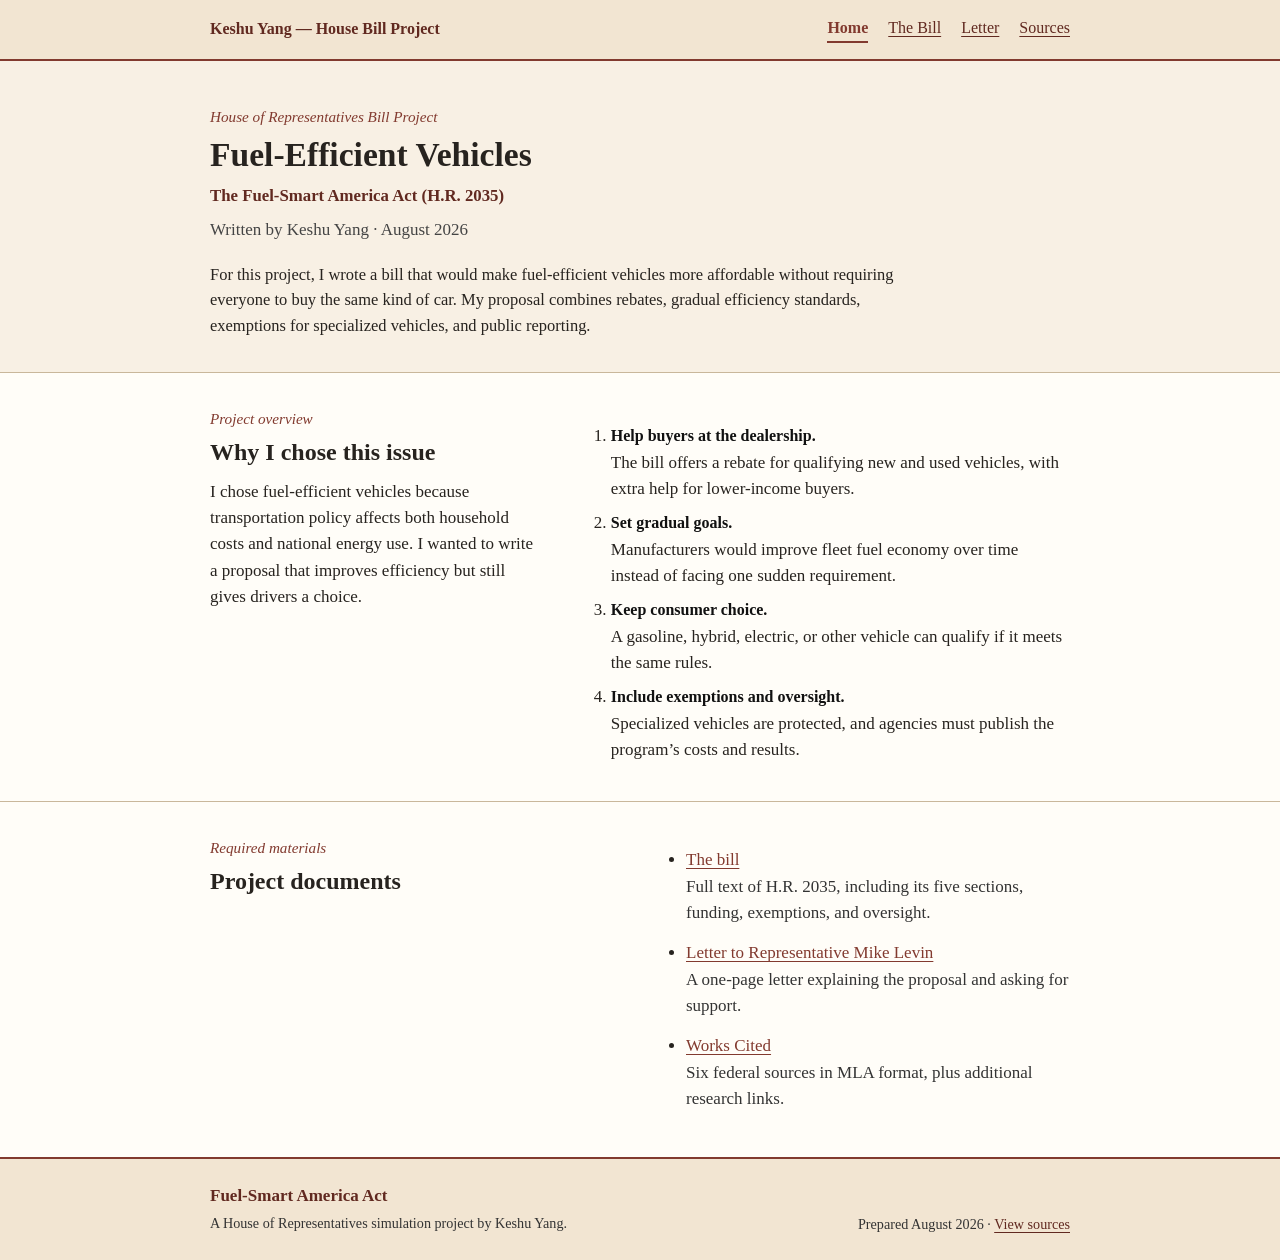
==== index.html @ 6020faa7 "Publish Fuel-Smart America website" ====
<!doctype html>
<html lang="en">
<head>
  <meta charset="utf-8">
  <meta name="viewport" content="width=device-width, initial-scale=1">
  <meta name="description" content="A student proposal to make fuel-efficient vehicles more affordable while preserving consumer choice.">
  <title>Fuel-Smart America Act — Keshu Yang</title>
  <link rel="stylesheet" href="student.css?v=3">
</head>
<body>
  <a class="skip-link" href="#main">Skip to content</a>
  <header class="site-header">
    <div class="nav-wrap">
      <a class="brand" href="index.html?color=3">Keshu Yang — House Bill Project</a>
      <button class="nav-toggle" type="button" aria-expanded="false" aria-controls="site-nav">Menu</button>
      <nav class="site-nav" id="site-nav" aria-label="Primary">
        <a aria-current="page" href="index.html?color=3">Home</a><a href="bill.html?color=3">The Bill</a><a href="letter.html?color=3">Letter</a><a href="sources.html?color=3">Sources</a>
      </nav>
    </div>
  </header>

  <main id="main">
    <section class="hero">
      <div class="container hero-grid">
        <div class="student-heading">
          <p class="kicker">House of Representatives Bill Project</p>
          <h1>Fuel-Efficient Vehicles</h1>
          <p class="project-subtitle">The Fuel-Smart America Act (H.R. 2035)</p>
          <p class="byline">Written by Keshu Yang · August 2026</p>
          <p class="student-note">For this project, I wrote a bill that would make fuel-efficient vehicles more affordable without requiring everyone to buy the same kind of car. My proposal combines rebates, gradual efficiency standards, exemptions for specialized vehicles, and public reporting.</p>
        </div>
      </div>
    </section>

    <section class="section">
      <div class="container split">
        <div>
          <p class="side-label">Project overview</p>
          <h2>Why I chose this issue</h2>
          <p>I chose fuel-efficient vehicles because transportation policy affects both household costs and national energy use. I wanted to write a proposal that improves efficiency but still gives drivers a choice.</p>
        </div>
        <ol class="principles">
          <li><b>1</b><div><strong>Help buyers at the dealership.</strong><br>The bill offers a rebate for qualifying new and used vehicles, with extra help for lower-income buyers.</div></li>
          <li><b>2</b><div><strong>Set gradual goals.</strong><br>Manufacturers would improve fleet fuel economy over time instead of facing one sudden requirement.</div></li>
          <li><b>3</b><div><strong>Keep consumer choice.</strong><br>A gasoline, hybrid, electric, or other vehicle can qualify if it meets the same rules.</div></li>
          <li><b>4</b><div><strong>Include exemptions and oversight.</strong><br>Specialized vehicles are protected, and agencies must publish the program’s costs and results.</div></li>
        </ol>
      </div>
    </section>

    <section class="section soft section-rule">
      <div class="container split equal">
        <div>
          <p class="side-label">Required materials</p>
          <h2>Project documents</h2>
        </div>
        <div>
          <ul class="materials-list">
            <li><a href="bill.html?color=3">The bill</a><p>Full text of H.R. 2035, including its five sections, funding, exemptions, and oversight.</p></li>
            <li><a href="letter.html?color=3">Letter to Representative Mike Levin</a><p>A one-page letter explaining the proposal and asking for support.</p></li>
            <li><a href="sources.html?color=3">Works Cited</a><p>Six federal sources in MLA format, plus additional research links.</p></li>
          </ul>
        </div>
      </div>
    </section>
  </main>

  <footer class="site-footer"><div class="container footer-grid"><div><strong>Fuel-Smart America Act</strong><br><small>A House of Representatives simulation project by Keshu Yang.</small></div><small>Prepared August 2026 · <a href="sources.html?color=3">View sources</a></small></div></footer>
  <script src="script.js"></script>
</body>
</html>
---- student.css ----
* { box-sizing: border-box; }
html { scroll-behavior: smooth; }

:root {
  --paper: #fffdf8;
  --parchment: #f2e5d2;
  --parchment-light: #f8f0e4;
  --brick: #823a2f;
  --brick-dark: #612920;
  --tan: #c9b79b;
  --ink: #27231f;
}

body {
  margin: 0;
  background: var(--paper);
  color: var(--ink);
  font-family: "Times New Roman", Times, serif;
  font-size: 17px;
  line-height: 1.55;
}

a { color: var(--brick); text-underline-offset: 3px; }
a:visited { color: #694a43; }
a:hover { color: var(--brick-dark); }

.skip-link { position: absolute; left: -9999px; top: 8px; }
.skip-link:focus { left: 8px; z-index: 10; padding: 6px; background: var(--paper); border: 1px solid var(--brick); }

.site-header { position: static; background: var(--parchment); border-bottom: 2px solid var(--brick); }
.nav-wrap {
  width: min(860px, calc(100% - 40px));
  min-height: 0;
  margin: 0 auto;
  padding: 16px 0;
  display: flex;
  align-items: center;
  justify-content: space-between;
  gap: 20px;
}
.brand { color: var(--brick-dark); font-family: inherit; font-size: 1rem; font-weight: bold; line-height: 1.5; text-decoration: none; }
.brand:visited { color: var(--brick-dark); }
.site-nav { display: flex; gap: 20px; }
.site-nav a { color: var(--brick-dark); font-size: 1rem; font-weight: normal; text-decoration: underline; }
.site-nav a[aria-current="page"] { color: var(--brick); font-weight: bold; text-decoration: none; border-bottom: 2px solid var(--brick); }
.nav-toggle { display: none; padding: 4px 9px; border: 1px solid var(--brick-dark); background: var(--brick); color: #fffdf8; font: inherit; }

.container { width: min(860px, calc(100% - 40px)); margin: 0 auto; }
.narrow { width: min(740px, calc(100% - 40px)); margin: 0 auto; }

h1, h2, h3 { color: var(--ink); font-family: inherit; line-height: 1.2; letter-spacing: 0; }
h1 { margin: 0 0 12px; font-size: 2.1rem; }
h2 { margin: 0 0 12px; font-size: 1.5rem; }
h3 { margin: 0 0 8px; font-size: 1.15rem; }
p { margin: 0 0 1em; }

.kicker, .side-label { margin: 0 0 7px; color: var(--brick); font-size: .95rem; font-style: italic; font-weight: normal; letter-spacing: 0; text-transform: none; }
.lede { max-width: 720px; color: #3c342d; font-size: 1.02rem; line-height: 1.6; }

.hero { overflow: visible; background: var(--parchment-light); border-bottom: 1px solid var(--tan); }
.hero-grid { min-height: 0; padding: 44px 0 34px; display: block; }
.student-heading { max-width: 760px; }
.student-heading h1 { margin-bottom: 8px; }
.project-subtitle { margin: 0 0 10px; color: var(--brick-dark); font-family: inherit; font-size: 1.05rem; font-weight: bold; line-height: 1.4; }
.byline { margin: 0 0 18px; color: #444; }
.student-note { max-width: 720px; margin: 0; padding: 0; border: 0; background: transparent; font-size: 1.03rem; }
.road-mark, .proof { display: none; }

.section { padding: 34px 0; }
.section.soft { background: var(--paper); }
.section-rule, .section + .section { border-top: 1px solid var(--tan); }
.split { display: grid; grid-template-columns: minmax(0, .8fr) minmax(0, 1.2fr); gap: 48px; align-items: start; }
.split.equal { grid-template-columns: 1fr 1fr; }

.principles { margin: 12px 0 0; padding-left: 28px; list-style: decimal; }
.principles li { display: list-item; padding: 4px 0; border: 0; }
.principles b { display: none; }
.principles strong { color: #111; font-family: inherit; font-size: 1rem; font-weight: bold; line-height: 1.5; }

.materials-list { margin: 8px 0 0; padding-left: 22px; list-style: disc; }
.materials-list li { padding: 3px 0; border: 0; }
.materials-list a { font: inherit; font-weight: normal; }
.materials-list p { margin: 0 0 8px; color: #333; }

.page-hero { padding: 40px 0 30px; background: var(--parchment-light); border-bottom: 1px solid var(--tan); }
.page-hero h1 { margin-bottom: 10px; font-size: 2.1rem; }
.page-meta { display: flex; flex-wrap: wrap; gap: 4px 12px; margin-top: 14px; color: #333; font-size: .96rem; }
.page-meta span + span::before { content: "·"; margin-right: 12px; color: var(--brick); }

.button-row { display: flex; flex-wrap: wrap; gap: 14px; margin-top: 12px; }
.button, .button.secondary { min-height: 0; padding: 0; border: 0; background: transparent; color: var(--brick); font: inherit; font-weight: normal; text-decoration: underline; }
.button:visited, .button.secondary:visited { color: #694a43; }
.button:hover, .button.secondary:hover { color: var(--brick-dark); background: transparent; }
.button::after { content: ""; }

.document { width: min(760px, calc(100% - 40px)); max-width: none; margin: 0 auto; padding: 38px 0 58px; }
.bill-layout { width: min(1120px, calc(100% - 40px)); margin: 0 auto; display: grid; grid-template-columns: minmax(0, 760px) 250px; gap: 48px; align-items: start; }
.bill-layout .document { width: 100%; }
.bill-toc { position: sticky; top: 22px; margin-top: 38px; padding: 18px; background: var(--parchment-light); border: 1px solid var(--tan); border-top: 3px solid var(--brick); }
.bill-toc > strong { display: block; margin-bottom: 10px; color: var(--brick-dark); font-size: 1.05rem; }
.bill-toc nav { display: grid; gap: 8px; }
.bill-toc a { color: var(--brick-dark); font-size: .92rem; line-height: 1.3; }
.document h2 { margin: 30px 0 12px; padding-bottom: 4px; color: var(--brick-dark); font-size: 1.4rem; border-bottom: 1px solid var(--tan); }
.document h3 { margin-top: 22px; }
.document p { margin: 0 0 12px; }
.bill-enact { margin: 18px 0; padding: 0; border: 0; background: transparent; color: #493a31; font-family: inherit; font-size: 1rem; font-style: italic; line-height: 1.5; }
.subsection { padding: 0; border: 0; }
.letter-paper { font-family: inherit; font-size: 1rem; line-height: 2; }
.letter-paper .address { line-height: 1.3; }

.evidence-grid { display: block; max-width: 760px; margin-top: 10px; border-top: 1px solid var(--tan); }
.evidence { display: grid; grid-template-columns: 145px minmax(0, 1fr); gap: 18px; padding: 11px 0; border-bottom: 1px solid var(--tan); }
.evidence strong { display: block; color: var(--brick-dark); font-family: inherit; font-size: 1.02rem; font-weight: bold; line-height: 1.5; }
.evidence p { margin: 0; color: #222; }
.evidence p::before { content: ""; }

.balance { display: grid; grid-template-columns: 1fr 1fr; gap: 30px; }
.balance > div, .balance > div:last-child { margin: 0; padding: 0; border: 0; }
.balance ul { margin-top: 4px; }
.qa-list { margin: 0; }
.qa-list dt { font-family: inherit; font-size: 1rem; font-weight: bold; line-height: 1.5; }
.qa-list dd { margin: 2px 0 14px; color: #222; }

.source-list { padding-left: 28px; }
.source-list li { padding: 4px 0; text-indent: 0; border: 0; }
.source-note { color: #333; }

.site-footer { padding: 24px 0; background: var(--parchment); color: #3c342d; border-top: 2px solid var(--brick); }
.footer-grid { display: flex; align-items: end; justify-content: space-between; gap: 24px; }
.site-footer strong { color: var(--brick-dark); }
.site-footer a { color: var(--brick-dark); }
.site-footer small { color: #333; }
:focus-visible { outline: 2px solid var(--brick); outline-offset: 3px; }

@media (max-width: 700px) {
  .nav-wrap { flex-wrap: wrap; }
  .nav-toggle { display: block; }
  .site-nav { display: none; flex: 0 0 100%; flex-direction: column; gap: 8px; padding: 2px 0 6px; }
  .site-nav.open { display: flex; }
  .hero-grid { padding: 32px 0 26px; }
  .section { padding: 26px 0; }
  .split, .split.equal, .balance { display: block; }
  .split > * + *, .balance > * + * { margin-top: 22px; }
  .evidence { grid-template-columns: 118px minmax(0, 1fr); gap: 14px; }
  .page-meta { display: block; }
  .page-meta span { display: block; }
  .page-meta span + span::before { content: ""; margin: 0; }
  .footer-grid { display: block; }
  .footer-grid > * + * { display: block; margin-top: 8px; }
  h1, .page-hero h1 { font-size: 1.9rem; }
}

@media (max-width: 940px) {
  .bill-layout { display: block; width: auto; }
  .bill-layout .document { width: min(760px, calc(100% - 40px)); }
  .bill-toc { position: static; width: min(760px, calc(100% - 40px)); margin: 28px auto 0; }
}

@media print {
  .site-header, .site-footer, .button-row, .nav-toggle { display: none !important; }
  .page-hero { padding: 0; border: 0; }
  .page-hero .lede, .page-meta { display: none; }
  .document { width: 100%; padding: 0; }
  a { color: #000; text-decoration: none; }
}
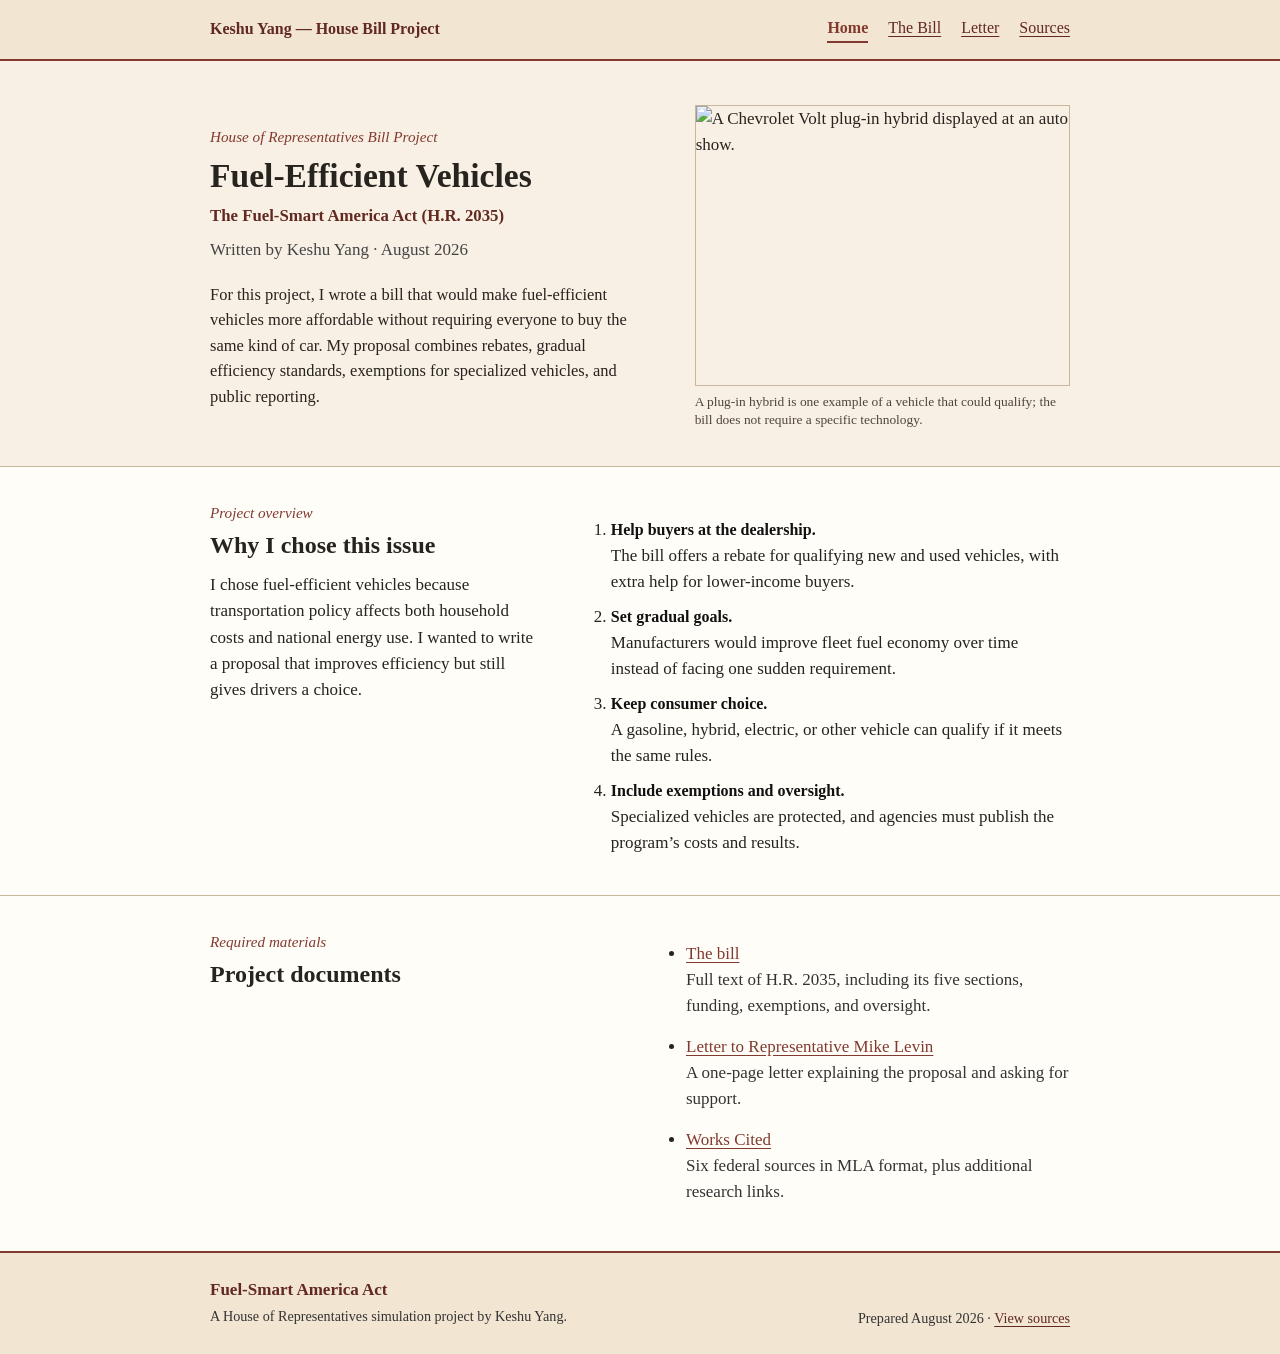
==== commit e8d4179a: "Add files via upload" ====
--- a/index.html
+++ b/index.html
@@ -5,7 +5,7 @@
   <meta name="viewport" content="width=device-width, initial-scale=1">
   <meta name="description" content="A student proposal to make fuel-efficient vehicles more affordable while preserving consumer choice.">
   <title>Fuel-Smart America Act — Keshu Yang</title>
-  <link rel="stylesheet" href="student.css?v=3">
+  <link rel="stylesheet" href="student.css?v=5">
 </head>
 <body>
   <a class="skip-link" href="#main">Skip to content</a>
@@ -29,6 +29,10 @@
           <p class="byline">Written by Keshu Yang · August 2026</p>
           <p class="student-note">For this project, I wrote a bill that would make fuel-efficient vehicles more affordable without requiring everyone to buy the same kind of car. My proposal combines rebates, gradual efficiency standards, exemptions for specialized vehicles, and public reporting.</p>
         </div>
+        <figure class="hero-photo">
+          <img src="assets/chevrolet-volt.jpg" width="1280" height="853" alt="A Chevrolet Volt plug-in hybrid displayed at an auto show.">
+          <figcaption>A plug-in hybrid is one example of a vehicle that could qualify; the bill does not require a specific technology.</figcaption>
+        </figure>
       </div>
     </section>
 
--- a/student.css
+++ b/student.css
@@ -58,13 +58,17 @@
 .lede { max-width: 720px; color: #3c342d; font-size: 1.02rem; line-height: 1.6; }
 
 .hero { overflow: visible; background: var(--parchment-light); border-bottom: 1px solid var(--tan); }
-.hero-grid { min-height: 0; padding: 44px 0 34px; display: block; }
+.hero-grid { min-height: 0; padding: 44px 0 36px; display: grid; grid-template-columns: minmax(0, 1.08fr) minmax(280px, .92fr); gap: 44px; align-items: center; }
 .student-heading { max-width: 760px; }
 .student-heading h1 { margin-bottom: 8px; }
 .project-subtitle { margin: 0 0 10px; color: var(--brick-dark); font-family: inherit; font-size: 1.05rem; font-weight: bold; line-height: 1.4; }
 .byline { margin: 0 0 18px; color: #444; }
 .student-note { max-width: 720px; margin: 0; padding: 0; border: 0; background: transparent; font-size: 1.03rem; }
 .road-mark, .proof { display: none; }
+.hero-photo, .page-photo { margin: 0; }
+.hero-photo img, .page-photo img { display: block; width: 100%; height: auto; border: 1px solid var(--tan); }
+.hero-photo img { aspect-ratio: 4 / 3; object-fit: cover; object-position: 58% center; }
+.hero-photo figcaption, .page-photo figcaption { margin-top: 7px; color: #4d443c; font-size: .84rem; line-height: 1.35; }
 
 .section { padding: 34px 0; }
 .section.soft { background: var(--paper); }
@@ -83,7 +87,9 @@
 .materials-list p { margin: 0 0 8px; color: #333; }
 
 .page-hero { padding: 40px 0 30px; background: var(--parchment-light); border-bottom: 1px solid var(--tan); }
+.page-hero-grid { display: grid; grid-template-columns: minmax(0, 1.15fr) minmax(280px, .85fr); gap: 42px; align-items: center; }
 .page-hero h1 { margin-bottom: 10px; font-size: 2.1rem; }
+.page-photo img { aspect-ratio: 16 / 9; object-fit: cover; }
 .page-meta { display: flex; flex-wrap: wrap; gap: 4px 12px; margin-top: 14px; color: #333; font-size: .96rem; }
 .page-meta span + span::before { content: "·"; margin-right: 12px; color: var(--brick); }
 
@@ -107,6 +113,11 @@
 .subsection { padding: 0; border: 0; }
 .letter-paper { font-family: inherit; font-size: 1rem; line-height: 2; }
 .letter-paper .address { line-height: 1.3; }
+.submission-proof { width: min(760px, calc(100% - 40px)); margin: 0 auto; padding: 0 0 58px; border-top: 1px solid var(--tan); }
+.submission-proof h2 { margin: 28px 0 10px; color: var(--brick-dark); font-size: 1.4rem; }
+.submission-proof figure { margin: 18px 0 0; }
+.submission-proof img { display: block; width: 100%; height: auto; border: 1px solid var(--tan); }
+.submission-proof figcaption { margin-top: 7px; color: #444; font-size: .92rem; }
 
 .evidence-grid { display: block; max-width: 760px; margin-top: 10px; border-top: 1px solid var(--tan); }
 .evidence { display: grid; grid-template-columns: 145px minmax(0, 1fr); gap: 18px; padding: 11px 0; border-bottom: 1px solid var(--tan); }
@@ -124,6 +135,9 @@
 .source-list { padding-left: 28px; }
 .source-list li { padding: 4px 0; text-indent: 0; border: 0; }
 .source-note { color: #333; }
+.image-credits { border-top: 1px solid var(--tan); }
+.image-credits ul { margin-bottom: 0; padding-left: 22px; }
+.image-credits li + li { margin-top: 8px; }
 
 .site-footer { padding: 24px 0; background: var(--parchment); color: #3c342d; border-top: 2px solid var(--brick); }
 .footer-grid { display: flex; align-items: end; justify-content: space-between; gap: 24px; }
@@ -138,6 +152,9 @@
   .site-nav { display: none; flex: 0 0 100%; flex-direction: column; gap: 8px; padding: 2px 0 6px; }
   .site-nav.open { display: flex; }
   .hero-grid { padding: 32px 0 26px; }
+  .hero-grid, .page-hero-grid { display: block; }
+  .hero-photo, .page-photo { margin-top: 24px; }
+  .hero-photo img { aspect-ratio: 16 / 10; }
   .section { padding: 26px 0; }
   .split, .split.equal, .balance { display: block; }
   .split > * + *, .balance > * + * { margin-top: 22px; }
@@ -157,7 +174,7 @@
 }
 
 @media print {
-  .site-header, .site-footer, .button-row, .nav-toggle { display: none !important; }
+  .site-header, .site-footer, .button-row, .nav-toggle, .submission-proof { display: none !important; }
   .page-hero { padding: 0; border: 0; }
   .page-hero .lede, .page-meta { display: none; }
   .document { width: 100%; padding: 0; }
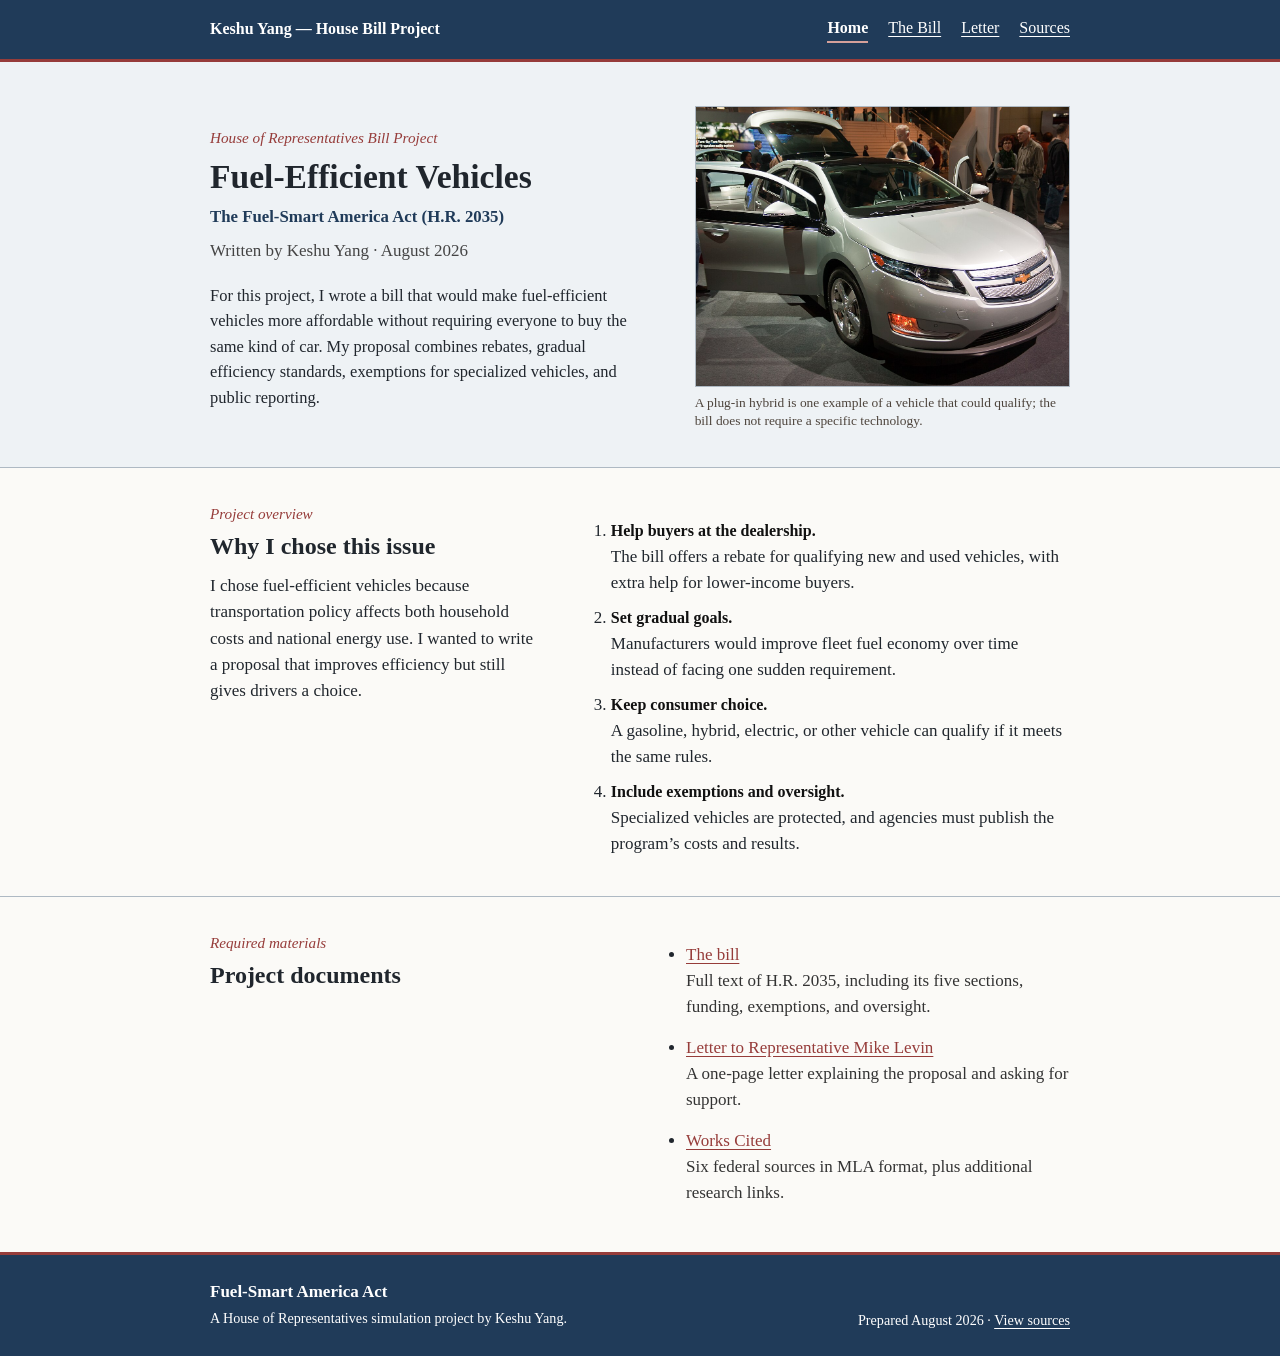
==== commit c0780455: "Update colors and display project images" ====
--- a/index.html
+++ b/index.html
@@ -5,7 +5,7 @@
   <meta name="viewport" content="width=device-width, initial-scale=1">
   <meta name="description" content="A student proposal to make fuel-efficient vehicles more affordable while preserving consumer choice.">
   <title>Fuel-Smart America Act — Keshu Yang</title>
-  <link rel="stylesheet" href="student.css?v=5">
+  <link rel="stylesheet" href="student.css?v=6">
 </head>
 <body>
   <a class="skip-link" href="#main">Skip to content</a>
--- a/student.css
+++ b/student.css
@@ -2,13 +2,13 @@
 html { scroll-behavior: smooth; }
 
 :root {
-  --paper: #fffdf8;
-  --parchment: #f2e5d2;
-  --parchment-light: #f8f0e4;
-  --brick: #823a2f;
-  --brick-dark: #612920;
-  --tan: #c9b79b;
-  --ink: #27231f;
+  --paper: #fbfaf7;
+  --parchment: #e4eaf0;
+  --parchment-light: #eef2f5;
+  --brick: #963c3a;
+  --brick-dark: #203b59;
+  --tan: #aeb9c3;
+  --ink: #20262d;
 }
 
 body {
@@ -21,13 +21,13 @@
 }
 
 a { color: var(--brick); text-underline-offset: 3px; }
-a:visited { color: #694a43; }
+a:visited { color: #56536f; }
 a:hover { color: var(--brick-dark); }
 
 .skip-link { position: absolute; left: -9999px; top: 8px; }
 .skip-link:focus { left: 8px; z-index: 10; padding: 6px; background: var(--paper); border: 1px solid var(--brick); }
 
-.site-header { position: static; background: var(--parchment); border-bottom: 2px solid var(--brick); }
+.site-header { position: static; background: var(--brick-dark); border-bottom: 3px solid var(--brick); }
 .nav-wrap {
   width: min(860px, calc(100% - 40px));
   min-height: 0;
@@ -38,11 +38,11 @@
   justify-content: space-between;
   gap: 20px;
 }
-.brand { color: var(--brick-dark); font-family: inherit; font-size: 1rem; font-weight: bold; line-height: 1.5; text-decoration: none; }
-.brand:visited { color: var(--brick-dark); }
+.brand { color: #fff; font-family: inherit; font-size: 1rem; font-weight: bold; line-height: 1.5; text-decoration: none; }
+.brand:visited { color: #fff; }
 .site-nav { display: flex; gap: 20px; }
-.site-nav a { color: var(--brick-dark); font-size: 1rem; font-weight: normal; text-decoration: underline; }
-.site-nav a[aria-current="page"] { color: var(--brick); font-weight: bold; text-decoration: none; border-bottom: 2px solid var(--brick); }
+.site-nav a, .site-nav a:visited { color: #fff; font-size: 1rem; font-weight: normal; text-decoration: underline; }
+.site-nav a[aria-current="page"] { color: #fff; font-weight: bold; text-decoration: none; border-bottom: 2px solid #d5a09a; }
 .nav-toggle { display: none; padding: 4px 9px; border: 1px solid var(--brick-dark); background: var(--brick); color: #fffdf8; font: inherit; }
 
 .container { width: min(860px, calc(100% - 40px)); margin: 0 auto; }
@@ -95,7 +95,7 @@
 
 .button-row { display: flex; flex-wrap: wrap; gap: 14px; margin-top: 12px; }
 .button, .button.secondary { min-height: 0; padding: 0; border: 0; background: transparent; color: var(--brick); font: inherit; font-weight: normal; text-decoration: underline; }
-.button:visited, .button.secondary:visited { color: #694a43; }
+.button:visited, .button.secondary:visited { color: #56536f; }
 .button:hover, .button.secondary:hover { color: var(--brick-dark); background: transparent; }
 .button::after { content: ""; }
 
@@ -139,11 +139,9 @@
 .image-credits ul { margin-bottom: 0; padding-left: 22px; }
 .image-credits li + li { margin-top: 8px; }
 
-.site-footer { padding: 24px 0; background: var(--parchment); color: #3c342d; border-top: 2px solid var(--brick); }
+.site-footer { padding: 24px 0; background: var(--brick-dark); color: #fff; border-top: 3px solid var(--brick); }
 .footer-grid { display: flex; align-items: end; justify-content: space-between; gap: 24px; }
-.site-footer strong { color: var(--brick-dark); }
-.site-footer a { color: var(--brick-dark); }
-.site-footer small { color: #333; }
+.site-footer strong, .site-footer a, .site-footer small { color: #fff; }
 :focus-visible { outline: 2px solid var(--brick); outline-offset: 3px; }
 
 @media (max-width: 700px) {
